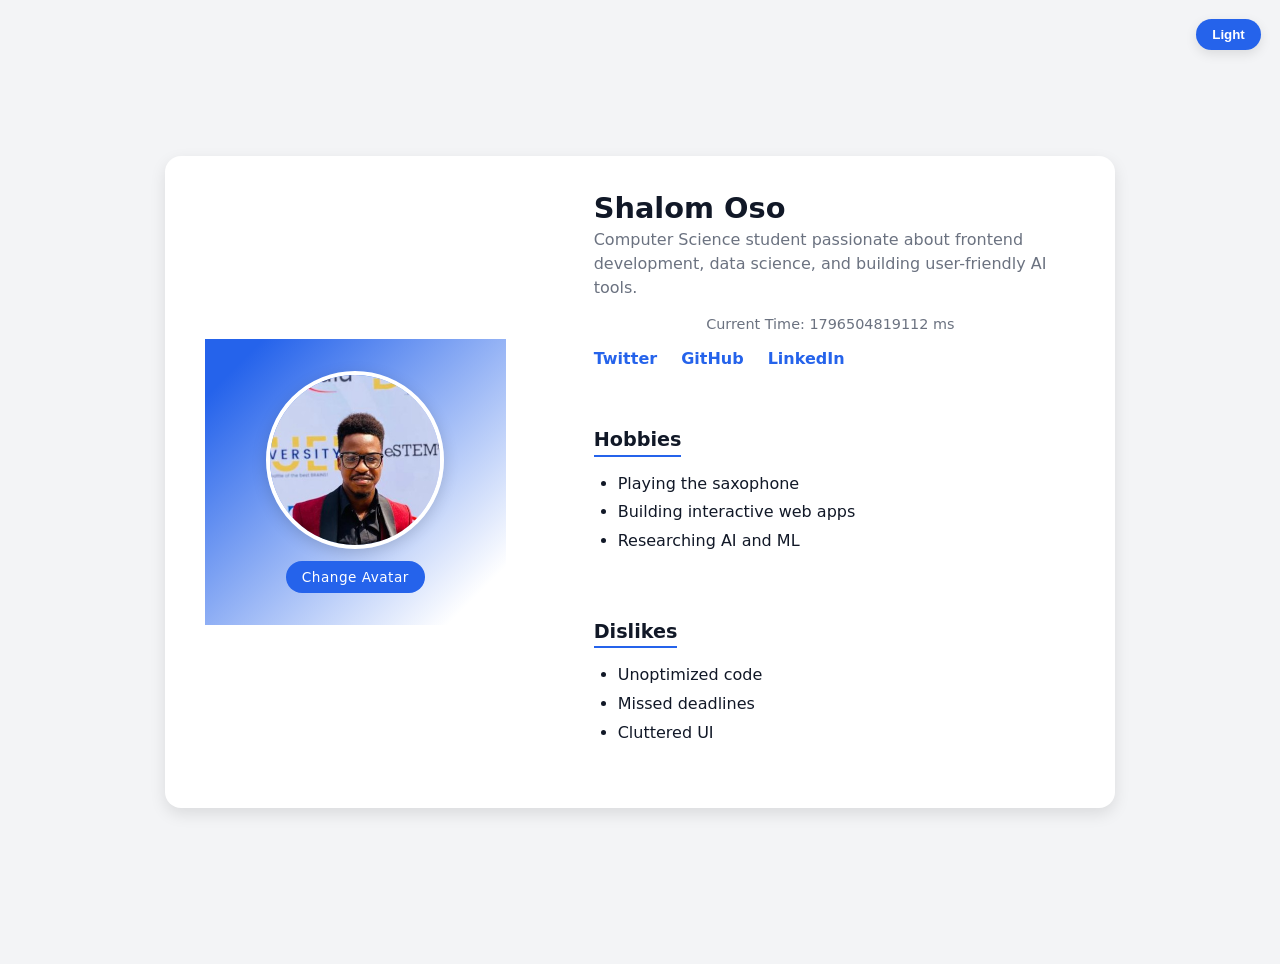
==== Stage 0/index.html @ 001dd5f2 "Add files via upload" ====
<!DOCTYPE html>
<html lang="en">
<head>
  <meta charset="UTF-8" />
  <meta name="viewport" content="width=device-width, initial-scale=1.0" />
  <title>Advanced Profile Card – Stage 0</title>

  <!-- to link my css with the html -->
  <link rel="stylesheet" href="./index.css">
</head>
<body>
    <!-- this is the button used to toggle between light theme and dark theme -->
  <button class="theme-toggle" id="themeToggle" aria-label="Toggle theme">
    Light
  </button>

  <!-- this is the article container for the profile picture -->
  <article data-testid="test-profile-card">
    <figure>
      <img
        src="./19.jpg"
        alt="Profile picture of Shalom Oso"
        data-testid="test-user-avatar"
        id="avatar"
      />
      <div class="upload-wrapper">
        <label for="avatarInput" class="upload-btn">Change Avatar</label>
        <input type="file" id="avatarInput" accept="image/*" />
      </div>
    </figure>
 
    <!-- this is the biodata part -->
    <div class="content">
      <header>
        <h2 data-testid="test-user-name">Shalom Oso</h2>
        <p data-testid="test-user-bio">
          Computer Science student passionate about frontend development, data science,
          and building user-friendly AI tools.
        </p>
      </header>

      <p class="time" data-testid="test-user-time"></p>

      <!-- these are my available social media handles -->
      <nav aria-label="Social Media Links">
        <ul data-testid="test-user-social-links">
          <li>
            <a href="https://x.com/shalom_ablesax?s=21" target="_blank" rel="noopener noreferrer"
              data-testid="test-user-social-twitter">Twitter</a>
          </li>
          <li>
            <a href="https://github.com/Ablesax" target="_blank" rel="noopener noreferrer"
              data-testid="test-user-social-github">GitHub</a>
          </li>
          <li>
            <a href="https://www.linkedin.com/in/ososhalom?utm_source=share&utm_campaign=share_via&utm_content=profile&utm_medium=ios_app" target="_blank" rel="noopener noreferrer"
              data-testid="test-user-social-linkedin">LinkedIn</a>
          </li>
        </ul>
      </nav>

      <!-- some of my hobbies are listed below in an unordered list -->
      <section aria-label="Hobbies">
        <h3>Hobbies</h3>
        <ul data-testid="test-user-hobbies">
          <li>Playing the saxophone </li>
          <li>Building interactive web apps </li>
          <li>Researching AI and ML </li>
        </ul>
      </section>

      <!-- some of my dislikes includes; -->
      <section aria-label="Dislikes">
        <h3>Dislikes</h3>
        <ul data-testid="test-user-dislikes">
          <li>Unoptimized code </li>
          <li>Missed deadlines </li>
          <li>Cluttered UI </li>
        </ul>
      </section>
    </div>
  </article>

  <!-- linking the javascript code with my html -->
  <script src="./index.js"></script>
</body>
</html>
---- Stage 0/index.css ----
/*  Global Variables */
:root {
  --bg: #f3f4f6;
  --card-bg: #ffffff;
  --text: #111827;
  --muted: #6b7280;
  --accent: #2563eb;
  --radius: 16px;
  --shadow: 0 6px 16px rgba(0, 0, 0, 0.1);
  --transition: 0.3s ease-in-out;
  --heading-font: "Poppins", system-ui, sans-serif;
  --body-font: "Inter", system-ui, sans-serif;
}

/* for the dark theme styling */
body.dark {
  --bg: #0f172a;
  --card-bg: #1e293b;
  --text: #f8fafc;
  --muted: #94a3b8;
  --accent: #38bdf8;
}

/* Base Styles */
body {
  background: var(--bg);
  color: var(--text);
  font-family: var(--body-font);
  display: flex;
  justify-content: center;
  align-items: center;
  min-height: 100vh;
  margin: 0;
  padding: 2rem;
  transition: background var(--transition), color var(--transition);
}

/* Profile Card Container */
article {
  background: var(--card-bg);
  border-radius: var(--radius);
  box-shadow: var(--shadow);
  overflow: hidden;
  max-width: 950px;
  width: 100%;
  display: flex;
  flex-direction: column;
  transition: transform var(--transition), box-shadow var(--transition);
}

article:hover {
  transform: translateY(-6px);
  box-shadow: 0 8px 20px rgba(0, 0, 0, 0.15);
}

/*  Avatar Section */
figure {
  display: flex;
  justify-content: center;
  align-items: center;
  padding: 2rem 1rem;
  flex-direction: column;
  background: linear-gradient(135deg, var(--accent) 10%, transparent 90%);
}

figure img {
  width: 170px;
  height: 170px;
  border-radius: 50%;
  object-fit: cover;
  border: 4px solid var(--card-bg);
  box-shadow: 0 4px 15px rgba(0, 0, 0, 0.15);
  transition: transform var(--transition);
}

figure img:hover {
  transform: scale(1.08);
}

.upload-wrapper {
  margin-top: 0.8rem;
}

input[type="file"] {
  display: none;
}

label.upload-btn {
  display: inline-block;
  padding: 0.5rem 1rem;
  background: var(--accent);
  color: #fff;
  border-radius: var(--radius);
  cursor: pointer;
  font-size: 0.85rem;
  letter-spacing: 0.5px;
  transition: background var(--transition), transform var(--transition);
}

label.upload-btn:hover {
  background: #1d4ed8;
  transform: translateY(-2px);
}

/*  Card Content */
.content {
  padding: 1.5rem 2rem;
}

header {
  text-align: center;
  margin-bottom: 1rem;
}

header h2 {
  margin: 0.2rem 0;
  font-family: var(--heading-font);
  font-size: 1.8rem;
  font-weight: 600;
}

header p {
  color: var(--muted);
  font-size: 1rem;
  max-width: 600px;
  margin: 0 auto;
  line-height: 1.5;
}

/* Time */
.time {
  text-align: center;
  color: var(--muted);
  font-size: 0.9rem;
  margin: 0.8rem 0;
}

/* Social Links */
nav ul {
  list-style: none;
  display: flex;
  justify-content: center;
  gap: 1.5rem;
  padding: 0;
  margin: 1rem 0;
  flex-wrap: wrap;
}

nav a {
  color: var(--accent);
  text-decoration: none;
  font-weight: 600;
  transition: color var(--transition), transform var(--transition);
}

nav a:hover,
nav a:focus {
  color: var(--text);
  transform: translateY(-2px);
  outline: none;
}

/* Sections (Hobbies and Dislikes)*/
section {
  padding: 1rem 0;
}

section h3 {
  margin-bottom: 0.5rem;
  font-family: var(--heading-font);
  font-size: 1.2rem;
  border-bottom: 2px solid var(--accent);
  display: inline-block;
  padding-bottom: 0.2rem;
}

ul {
  padding-left: 1.5rem;
  margin-top: 0.5rem;
}

ul li {
  margin-bottom: 0.4rem;
  line-height: 1.4;
}

/* Theme Toggle Button */
.theme-toggle {
  position: fixed;
  top: 1.2rem;
  right: 1.2rem;
  padding: 0.5rem 1rem;
  background: var(--accent);
  border: none;
  color: #fff;
  border-radius: var(--radius);
  font-weight: 600;
  cursor: pointer;
  box-shadow: 0 4px 12px rgba(0, 0, 0, 0.1);
  transition: background var(--transition), transform var(--transition);
  z-index: 10;
}

.theme-toggle:hover {
  background: #1e40af;
  transform: scale(1.05);
}

/* Responsive Layout for tablets */
@media (min-width: 768px) {
  article {
    flex-direction: row;
    align-items: center;
  }

  figure {
    flex: 1;
    padding: 2rem;
  }

  .content {
    flex: 2;
    padding: 2rem 3rem;
  }

  header {
    text-align: left;
  }

  nav ul {
    justify-content: flex-start;
  }

  section {
    padding: 1rem 0;
  }
}
/* Responsive Layout for mobile phones */
@media (max-width: 480px) {
  header h2 {
    font-size: 1.4rem;
  }

  figure img {
    width: 140px;
    height: 140px;
  }

  label.upload-btn {
    font-size: 0.8rem;
    padding: 0.4rem 0.9rem;
  }

  nav a {
    font-size: 0.9rem;
  }

  section h3 {
    font-size: 1rem;
  }
}
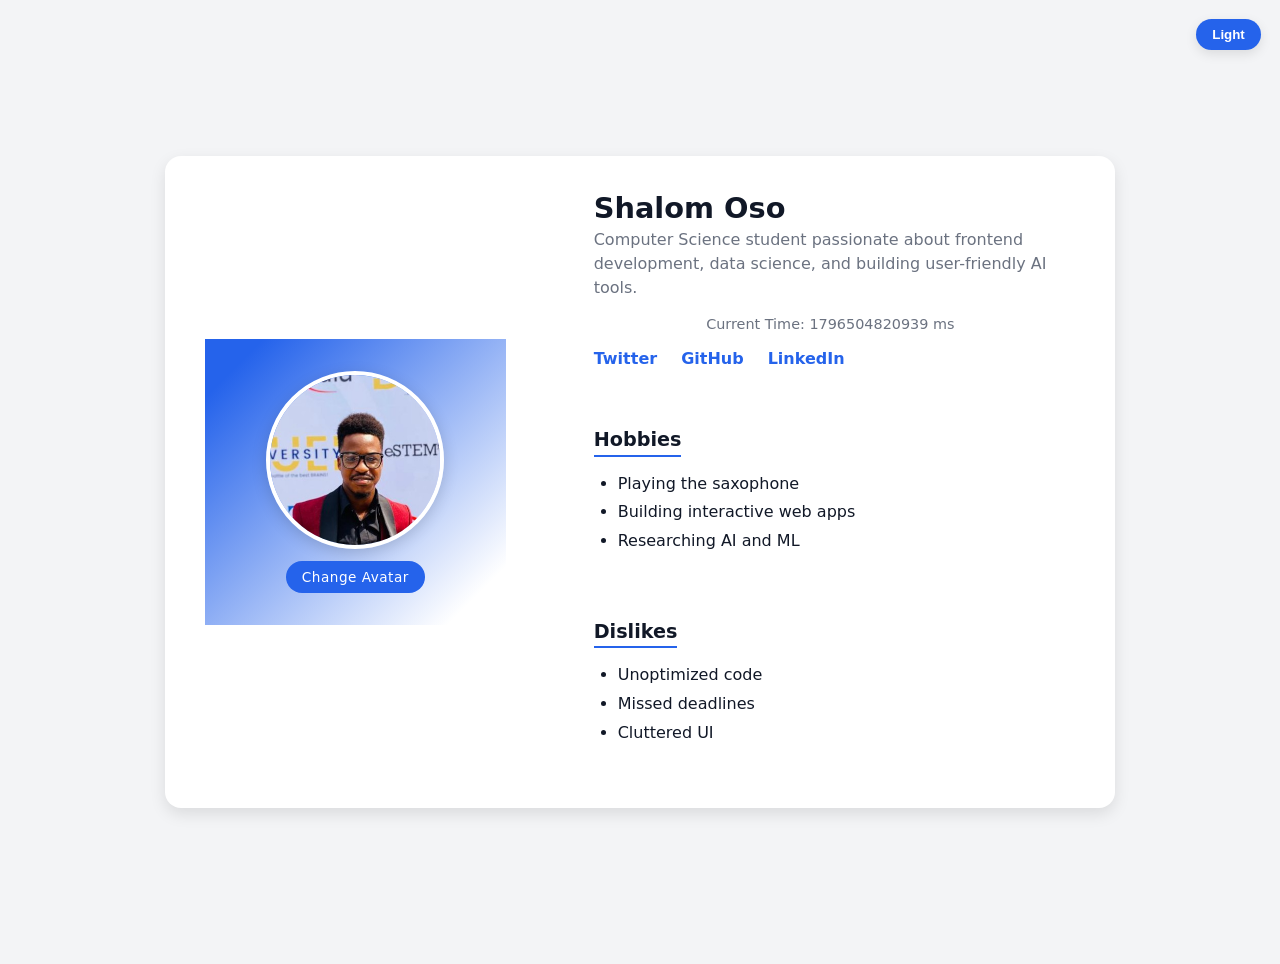
==== commit 75960735: "Update HTML structure and title for profile card" ====
--- a/Stage 0/index.html
+++ b/Stage 0/index.html
@@ -3,7 +3,7 @@
 <head>
   <meta charset="UTF-8" />
   <meta name="viewport" content="width=device-width, initial-scale=1.0" />
-  <title>Advanced Profile Card – Stage 0</title>
+  <title>OSO SHALOM – Stage 0</title>
 
   <!-- to link my css with the html -->
   <link rel="stylesheet" href="./index.css">
@@ -85,3 +85,4 @@
   <script src="./index.js"></script>
 </body>
 </html>
+
